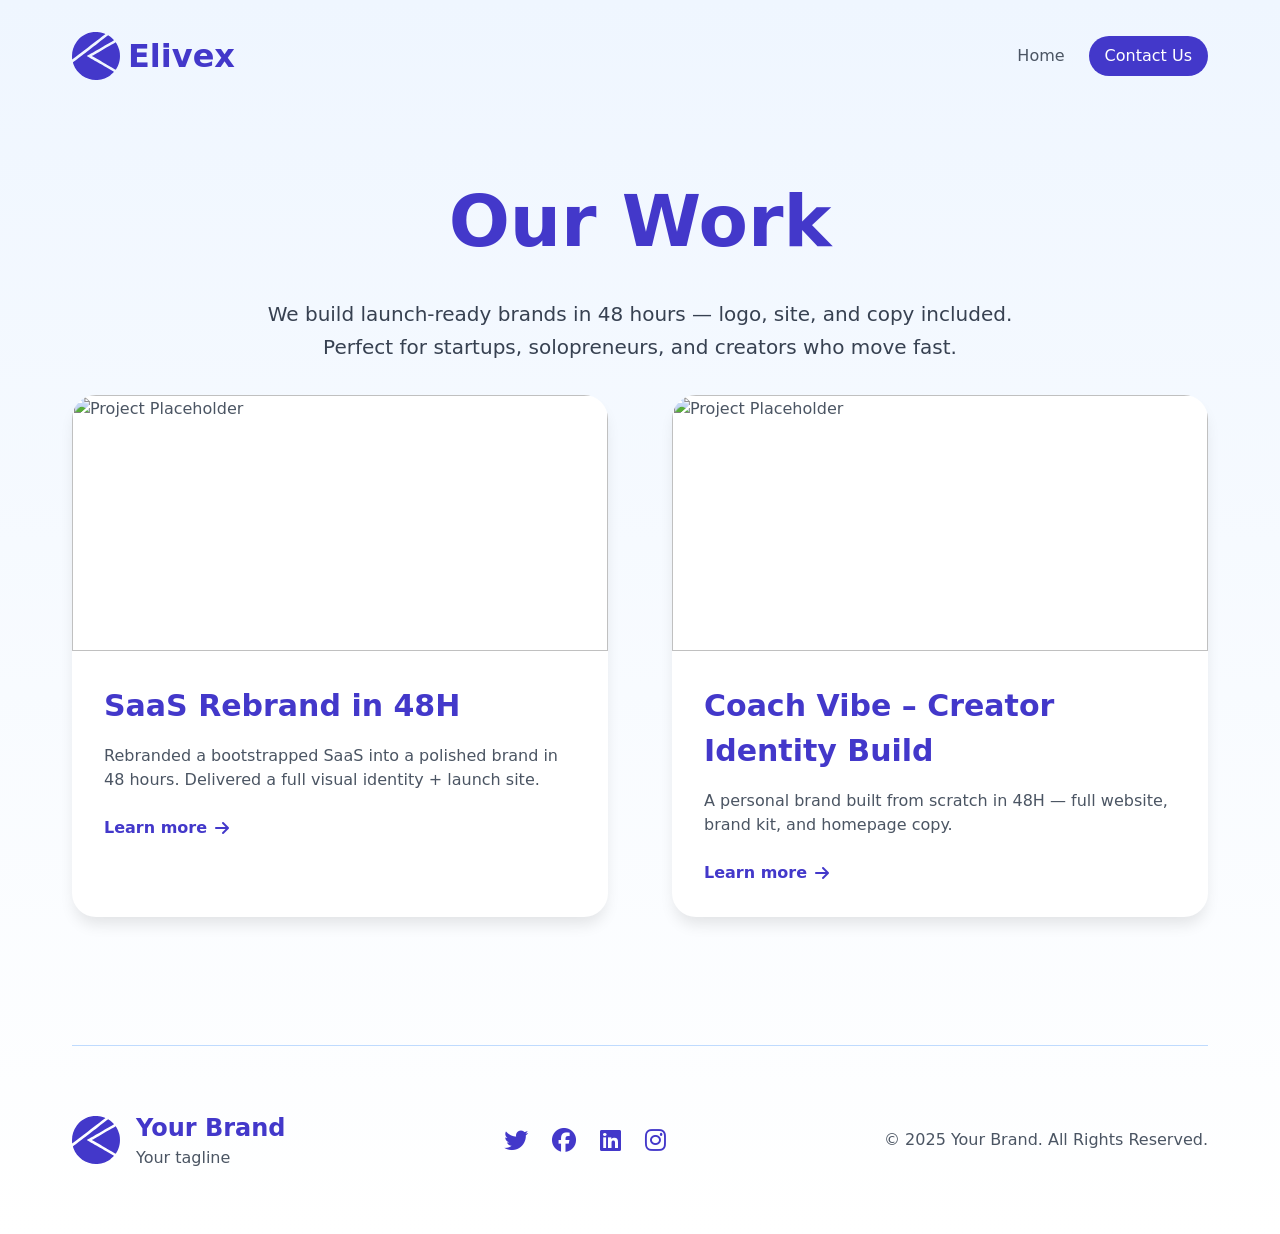
==== work.html @ 44dffa92 "ddsads" ====
<html lang="en">
  <head>
    <meta name="viewport" content="width=device-width, initial-scale=1" />
    <meta charset="utf-8" />
    <title>Elivex</title>
    <link rel="icon" type="image/x-icon" href="/logo.png" />
    <meta
      name="description"
      content="Elivex offers cutting-edge, AI-powered services for businesses and individuals. Transform your online presence and accelerate growth with tailored solutions designed to maximize efficiency and success."
    />

    <link rel="stylesheet" href="style.css" />
    <link
      rel="stylesheet"
      href="https://cdnjs.cloudflare.com/ajax/libs/font-awesome/6.4.0/css/all.min.css"
    />
  </head>
  <body>
    <div class="bg-gradient min-h-screen">
      <div class="container">
        <header class="header">
          <a class="logo" href="index.html">
            <img src="logo.svg" alt="logo" class="logo-img" />
            <span>Elivex</span>
          </a>

          <nav class="desktop-nav">
            <a class="header-hv" href="index.html">Home</a>
            <a
              target="_blank"
              rel="noopener noreferrer"
              class="btn"
              href="https://calendly.com/elivex/30min"
              >Contact Us</a
            >
          </nav>

          <button class="mobile-menu-btn">
            <i class="fas fa-bars"></i>
          </button>

          <div class="mobile-menu">
            <a href="index.html">Home</a>
            <a
              target="_blank"
              rel="noopener noreferrer"
              href="https://calendly.com/elivex/30min"
              >Contact Us</a
            >
          </div>
        </header>

        <main class="main">
          <div class="hero-container">
            <h1 class="hero-title">Our Work</h1>
            <p class="hero-text">
              We build launch-ready brands in 48 hours — logo, site, and copy
              included. Perfect for startups, solopreneurs, and creators who
              move fast.
            </p>
          </div>

          <div class="projects-grid">
            <div class="project-card">
              <img
                alt="Project Placeholder"
                loading="lazy"
                src="https://via.placeholder.com/800x600.png?text=Project+1"
              />
              <div class="project-content">
                <h2>SaaS Rebrand in 48H</h2>
                <p>
                  Rebranded a bootstrapped SaaS into a polished brand in 48
                  hours. Delivered a full visual identity + launch site.
                </p>
                <a target="_blank" rel="noopener noreferrer" href="#">
                  Learn more <i class="fas fa-arrow-right"></i>
                </a>
              </div>
            </div>

            <div class="project-card">
              <img
                alt="Project Placeholder"
                loading="lazy"
                src="https://via.placeholder.com/800x600.png?text=Project+2"
              />
              <div class="project-content">
                <h2>Coach Vibe – Creator Identity Build</h2>
                <p>
                  A personal brand built from scratch in 48H — full website,
                  brand kit, and homepage copy.
                </p>
                <a target="_blank" rel="noopener noreferrer" href="#">
                  Learn more <i class="fas fa-arrow-right"></i>
                </a>
              </div>
            </div>
          </div>
        </main>

        <footer class="footer">
          <div class="footer-content">
            <div class="footer-logo">
              <img src="logo.svg" alt="logo" />
              <div>
                <p>Your Brand</p>
                <p>Your tagline</p>
              </div>
            </div>
            <div class="social-links">
              <a href="#"><i class="fab fa-twitter"></i></a>
              <a href="#"><i class="fab fa-facebook"></i></a>
              <a href="#"><i class="fab fa-linkedin"></i></a>
              <a href="#"><i class="fab fa-instagram"></i></a>
            </div>
            <p class="copyright">© 2025 Your Brand. All Rights Reserved.</p>
          </div>
        </footer>
      </div>
    </div>

    <script>
      document.addEventListener("DOMContentLoaded", function () {
        const menuButton = document.querySelector(".mobile-menu-btn");
        const mobileMenu = document.querySelector(".mobile-menu");

        menuButton.addEventListener("click", function (e) {
          e.stopPropagation();
          mobileMenu.classList.toggle("open");
        });

        document.addEventListener("click", function () {
          mobileMenu.classList.remove("open");
        });

        mobileMenu.addEventListener("click", function (e) {
          e.stopPropagation();
        });
      });
    </script>
  </body>
</html>
---- style.css ----
:root {
  --primary-blue: #4338ca; /* Royal Indigo */
  --accent: #7c3aed; /* Electric Violet */
  --dark-text: #1f2937; /* Charcoal Gray */
  --body-text: #4b5563; /* Cool Gray */
  --light-bg: #f9fafb; /* Ice White */
  --card-bg: #ffffff; /* White */
  --cta-hover: #3730a3; /* Deep Indigo */
  --success-green: #10b981; /* Emerald */
}
/* Base styles */
* {
  box-sizing: border-box;
  margin: 0;
  padding: 0;
}

body {
  font-family: system-ui, -apple-system, sans-serif;
  line-height: 1.5;
  -webkit-font-smoothing: antialiased;
  background-color: var(--light-bg);
  color: var(--body-text);
}

img {
  max-width: 100%;
  display: block;
}

a {
  text-decoration: none;
  color: inherit;
}

/* Utility classes */
.container {
  width: 100%;
  max-width: 1200px;
  margin: 0 auto;
  padding: 0 1rem;
}

.text-center {
  text-align: center;
}

/* Layout */
.bg-gradient {
  background: linear-gradient(to bottom, #eff6ff, white);
  min-height: 100vh;
  position: relative;
}

.header {
  display: flex;
  justify-content: space-between;
  align-items: center;
  padding: 2rem 0;
  position: relative;
}

.main {
  margin-top: 4rem;
  position: relative;
}

/* Logo */
.logo {
  display: flex;
  align-items: center;
  font-size: 2rem;
  font-weight: 700;
  color: var(--primary-blue);
}

.logo-img {
  height: 3rem;
  width: 3rem;
  margin-right: 0.5rem;
}

/* Navigation */
.desktop-nav {
  display: flex;
  gap: 1.5rem;
  align-items: center;
}

.desktop-nav a {
  transition: color 0.3s;
}
.header-hv:hover {
  color: var(--accent);
  font-weight: bold;
  transition: font-weight 0.2s ease;
}

.btn {
  background-color: var(--primary-blue);
  color: white;
  padding: 0.5rem 1rem;
  border-radius: 9999px;
  font-weight: 500;
  transition: background-color 0.3s, transform 0.3s;
  white-space: nowrap;
}

.btn:hover {
  background-color: var(--cta-hover);
  transform: scale(1.05);
}

/* Mobile menu */
.mobile-menu-btn {
  display: none;
  background: none;
  border: none;
  cursor: pointer;
  padding: 0.5rem;
  color: var(--primary-blue);
  font-size: 1.5rem;
}

.mobile-menu {
  display: none;
  position: absolute;
  top: 100%;
  right: 1rem;
  background: white;
  border-radius: 0.5rem;
  box-shadow: 0 10px 15px -3px rgba(0, 0, 0, 0.1);
  width: 200px;
  z-index: 50;
  padding: 1rem;
}

.mobile-menu.open {
  display: block;
}

.mobile-menu a {
  display: block;
  padding: 0.75rem 1rem;
  color: var(--primary-blue);
  border-radius: 0.25rem;
  margin-bottom: 0.25rem;
}

.mobile-menu a:hover {
  background-color: #eff6ff;
}

/* Hero section */
.hero-container {
  display: flex;
  flex-direction: column;
  align-items: center;
  text-align: center;
}

.hero-title {
  font-size: 2.25rem;
  font-weight: 800;
  margin-bottom: 2rem;
  color: var(--primary-blue);
  line-height: 1.25;
}

.hero-title span {
  background-color: var(--primary-blue);
  color: white;
  display: inline-block;
  margin-top: 0.5rem;
  padding: 0.5rem 1rem;
  transform: skewX(-12deg);
  transition: transform 0.3s;
}

.hero-title span:hover {
  transform: skewX(-12deg) scale(1.1);
}

.hero-text {
  font-size: 1.25rem;
  color: #374151;
  margin-bottom: 2rem;
  max-width: 48rem;
  line-height: 1.625;
  margin-block-end: 0;
}

/* CTA button */
.cta-btn-container {
  display: flex;
  justify-content: center;
  margin: 2rem 0;
  width: 100%;
}

.cta-btn {
  background-color: var(--primary-blue);
  color: white;
  font-size: 1.25rem;
  padding: 1.25rem 2.5rem;
  border-radius: 9999px;
  box-shadow: 0 10px 15px -3px rgba(0, 0, 0, 0.1);
  transition: all 0.3s;
  display: inline-flex;
  align-items: center;
  justify-content: center;
  font-weight: 600;
  animation: pulse 2s infinite;
}

.cta-btn:hover {
  background-color: var(--cta-hover);
  transform: scale(1.05);
  box-shadow: 0 20px 25px -5px rgba(0, 0, 0, 0.1);
}

.cta-btn i {
  margin-right: 0.5rem;
}

.cta-btn.secondary {
  background-color: white;
  color: var(--primary-blue);
}

.cta-btn.secondary:hover {
  background-color: #eff6ff;
}

/* Sections */
.section-title {
  font-size: 2.25rem;
  font-weight: 700;
  margin-bottom: 4rem;
  color: var(--primary-blue);
  text-align: center;
  margin-block-end: 0.6em;
  margin-block-start: 0em;
}

/* Features */
.features-grid {
  display: grid;
  grid-template-columns: repeat(1, 1fr);
  gap: 2rem;
  margin-bottom: 8rem;
}

.feature-card {
  background: white;
  padding: 2rem;
  border-radius: 1rem;
  box-shadow: 0 10px 15px -3px rgba(0, 0, 0, 0.1);
  transition: box-shadow 0.3s;
  animation: fadeInUp 0.5s ease-out;
}

.feature-card:hover {
  box-shadow: 0 20px 25px -5px rgba(0, 0, 0, 0.1);
}

.feature-icon {
  font-size: 3rem;
  color: var(--primary-blue);
  margin-bottom: 1.5rem;
  transition: transform 0.3s;
}

.feature-card:hover .feature-icon {
  transform: scale(1.1);
}

.feature-card h3 {
  font-size: 1.5rem;
  font-weight: 700;
  margin-bottom: 1rem;
  color: var(--primary-blue);
}

.feature-card p {
  color: var(--body-text);
}

/* Process */
.process-section {
  margin-top: 8rem;
}

.process-steps {
  display: flex;
  flex-direction: column;
  gap: 2rem;
  max-width: 48rem;
  margin: 0 auto;
}

.process-step {
  display: flex;
  align-items: flex-start;
  background: white;
  padding: 2rem;
  border-radius: 1rem;
  box-shadow: 0 10px 15px -3px rgba(0, 0, 0, 0.1);
  animation: fadeInRight 0.5s ease-out;
}

.step-icon {
  font-size: 3rem;
  color: var(--primary-blue);
  margin-right: 2rem;
}

.process-step h3 {
  font-size: 1.5rem;
  font-weight: 700;
  margin-bottom: 1rem;
  color: var(--primary-blue);
}

.process-step p {
  color: var(--body-text);
  font-size: 1.125rem;
}

/* Pricing Section */
.pricing-section {
  margin-top: 8rem;
  padding: 0 1rem;
}

.pricing-section .section-title {
  margin-bottom: 4rem;
}

.pricing-grid {
  display: grid;
  grid-template-columns: repeat(1, 1fr);
  gap: 2rem;
  max-width: 72rem;
  margin: 0 auto;
}

.pricing-card {
  background: white;
  padding: 1.5rem;
  border-radius: 1.5rem;
  box-shadow: 0 10px 15px -3px rgba(0, 0, 0, 0.1);
  transition: all 0.3s ease;
  border: 2px solid #dbeafe;
  display: flex;
  flex-direction: column;
  position: relative;
}

.pricing-card.highlight {
  transform: scale(1.05);
  border-color: #93c5fd;
  z-index: 1;
}

.pricing-card.highlight::after {
  content: "Popular";
  position: absolute;
  top: -10px;
  right: 20px;
  background: var(--primary-blue);
  color: white;
  padding: 0.25rem 1rem;
  border-radius: 9999px;
  font-size: 0.75rem;
  font-weight: 600;
}

.pricing-card h3 {
  font-size: 1.5rem;
  font-weight: 700;
  margin-bottom: 1.5rem;
  color: var(--primary-blue);
  text-align: center;
}

.price {
  font-size: 2.25rem;
  font-weight: 700;
  margin-bottom: 0.5rem;
  color: var(--primary-blue);
  text-align: center;
}

.price span {
  font-size: 1rem;
  color: #6b7280;
  text-decoration: line-through;
  margin-left: 0.5rem;
}

.price-tag {
  color: #ef4444;
  font-size: 0.875rem;
  font-weight: 600;
  margin-bottom: 2rem;
  text-align: center;
}

.pricing-card ul {
  margin-bottom: 2.5rem;
  flex-grow: 1;
  padding: 0 1rem;
}

.pricing-card li {
  display: flex;
  align-items: center;
  color: var(--dark-text);
  margin-bottom: 0.75rem;
  font-size: 0.875rem;
}

.pricing-card li i {
  color: var(--success-green);
  margin-right: 0.75rem;
  flex-shrink: 0;
}

.pricing-btn-container {
  margin-top: auto;
  display: flex;
  justify-content: center;
}

.pricing-btn {
  width: 100%;
  max-width: 200px;
  padding: 0.75rem 1.5rem;
  background-color: var(--primary-blue);
  color: white;
  border-radius: 9999px;
  font-weight: 600;
  text-align: center;
  display: block;
  transition: all 0.3s ease;
  border: none;
  cursor: pointer;
  font-size: 1rem;
}

.pricing-btn:hover {
  background-color: var(--cta-hover);
  transform: translateY(-2px);
  box-shadow: 0 4px 6px -1px rgba(0, 0, 0, 0.1);
}

/* Responsive Pricing Grid */
@media (min-width: 640px) {
  .pricing-grid {
    grid-template-columns: repeat(2, 1fr);
  }
}

@media (min-width: 1024px) {
  .pricing-grid {
    grid-template-columns: repeat(3, 1fr);
  }

  .pricing-card {
    padding: 2rem;
  }

  .pricing-card li {
    font-size: 1rem;
  }
}

/* Final CTA */
.final-cta {
  margin-top: 8rem;
  background: linear-gradient(to right, var(--primary-blue), var(--cta-hover));
  color: white;
  padding: 4rem 1rem;
  border-radius: 1.5rem;
  box-shadow: 0 25px 50px -12px rgba(0, 0, 0, 0.25);
  transition: transform 0.3s;
  position: relative;
  overflow: hidden;
}

.final-cta:hover {
  transform: scale(1.02);
}

.final-cta h2 {
  font-size: 2.25rem;
  font-weight: 700;
  margin-bottom: 2.5rem;
  text-align: center;
}

.final-cta p {
  max-width: 48rem;
  margin: 0 auto 3rem;
  font-size: 1.25rem;
  line-height: 1.625;
  text-align: center;
}

/* Projects */
.projects-grid {
  display: grid;
  grid-template-columns: repeat(2, 1fr);
  gap: 4rem;
  margin-block-start: 2em;
}

.project-card {
  background: var(--card-bg);
  border-radius: 1.5rem;
  box-shadow: 0 10px 15px -3px rgba(0, 0, 0, 0.1);
  overflow: hidden;
  transition: box-shadow 0.3s;
  animation: fadeInUp 0.5s ease-out;
}

.project-card:hover {
  box-shadow: 0 20px 25px -5px rgba(0, 0, 0, 0.1);
}

.project-card img {
  width: 100%;
  height: 16rem;
  object-fit: cover;
}

.project-content {
  padding: 2rem;
}

.project-content h2 {
  font-size: 1.875rem;
  font-weight: 700;
  margin-bottom: 1rem;
  color: var(--primary-blue);
}

.project-content p {
  color: var(--body-text);
  margin-bottom: 1.5rem;
}

.project-content a {
  color: var(--primary-blue);
  font-weight: 600;
  transition: color 0.3s;
  display: inline-flex;
  align-items: center;
}

.project-content a:hover {
  color: var(--cta-hover);
}

.project-content a i {
  margin-left: 0.5rem;
}

/* Footer */
.footer {
  margin-top: 8rem;
  padding: 4rem 0;
  border-top: 1px solid #bfdbfe;
  position: relative;
}

.footer-content {
  display: flex;
  flex-direction: column;
  align-items: center;
}

.footer-logo {
  display: flex;
  align-items: center;
  margin-bottom: 2rem;
}

.footer-logo img {
  height: 3rem;
  width: 3rem;
  margin-right: 1rem;
}

.footer-logo p:first-child {
  font-size: 1.5rem;
  font-weight: 700;
  color: var(--primary-blue);
}

.footer-logo p:last-child {
  color: var(--body-text);
}

.social-links {
  display: flex;
  gap: 1.5rem;
  margin-bottom: 2rem;
}

.social-links a {
  font-size: 1.5rem;
  color: var(--primary-blue);
  transition: color 0.3s;
}

.social-links a:hover {
  color: var(--cta-hover);
}

.copyright {
  color: var(--body-text);
  text-align: center;
}

/* Animations */
@keyframes fadeInUp {
  0% {
    opacity: 0;
    transform: translateY(20px);
  }
  100% {
    opacity: 1;
    transform: translateY(0);
  }
}

@keyframes fadeInRight {
  0% {
    opacity: 0;
    transform: translateX(20px);
  }
  100% {
    opacity: 1;
    transform: translateX(0);
  }
}

@keyframes pulse {
  0%,
  100% {
    opacity: 1;
  }
  50% {
    opacity: 0.8;
  }
}

/* Responsive */
@media (min-width: 640px) {
  .hero-title {
    font-size: 3rem;
  }

  .features-grid {
    grid-template-columns: repeat(2, 1fr);
  }

  .pricing-grid {
    grid-template-columns: repeat(2, 1fr);
  }

  .footer-content {
    flex-direction: row;
    justify-content: space-between;
    align-items: center;
  }

  .footer-logo,
  .social-links {
    margin-bottom: 0;
  }

  .copyright {
    text-align: left;
  }
}
/* mobile menu */
@media (max-width: 767px) {
  .mobile-menu-btn {
    display: block;
  }
  .projects-grid {
    grid-template-columns: 1fr;
  }

  .desktop-nav {
    display: none;
  }
}

@media (min-width: 768px) {
  .mobile-menu-btn {
    display: none;
  }

  .desktop-nav {
    display: flex;
  }

  .mobile-menu {
    display: none;
  }
}

@media (min-width: 1024px) {
  .hero-title {
    font-size: 4.5rem;
  }

  .features-grid,
  .pricing-grid {
    grid-template-columns: repeat(3, 1fr);
  }

  .container {
    padding: 0 2rem;
  }
}
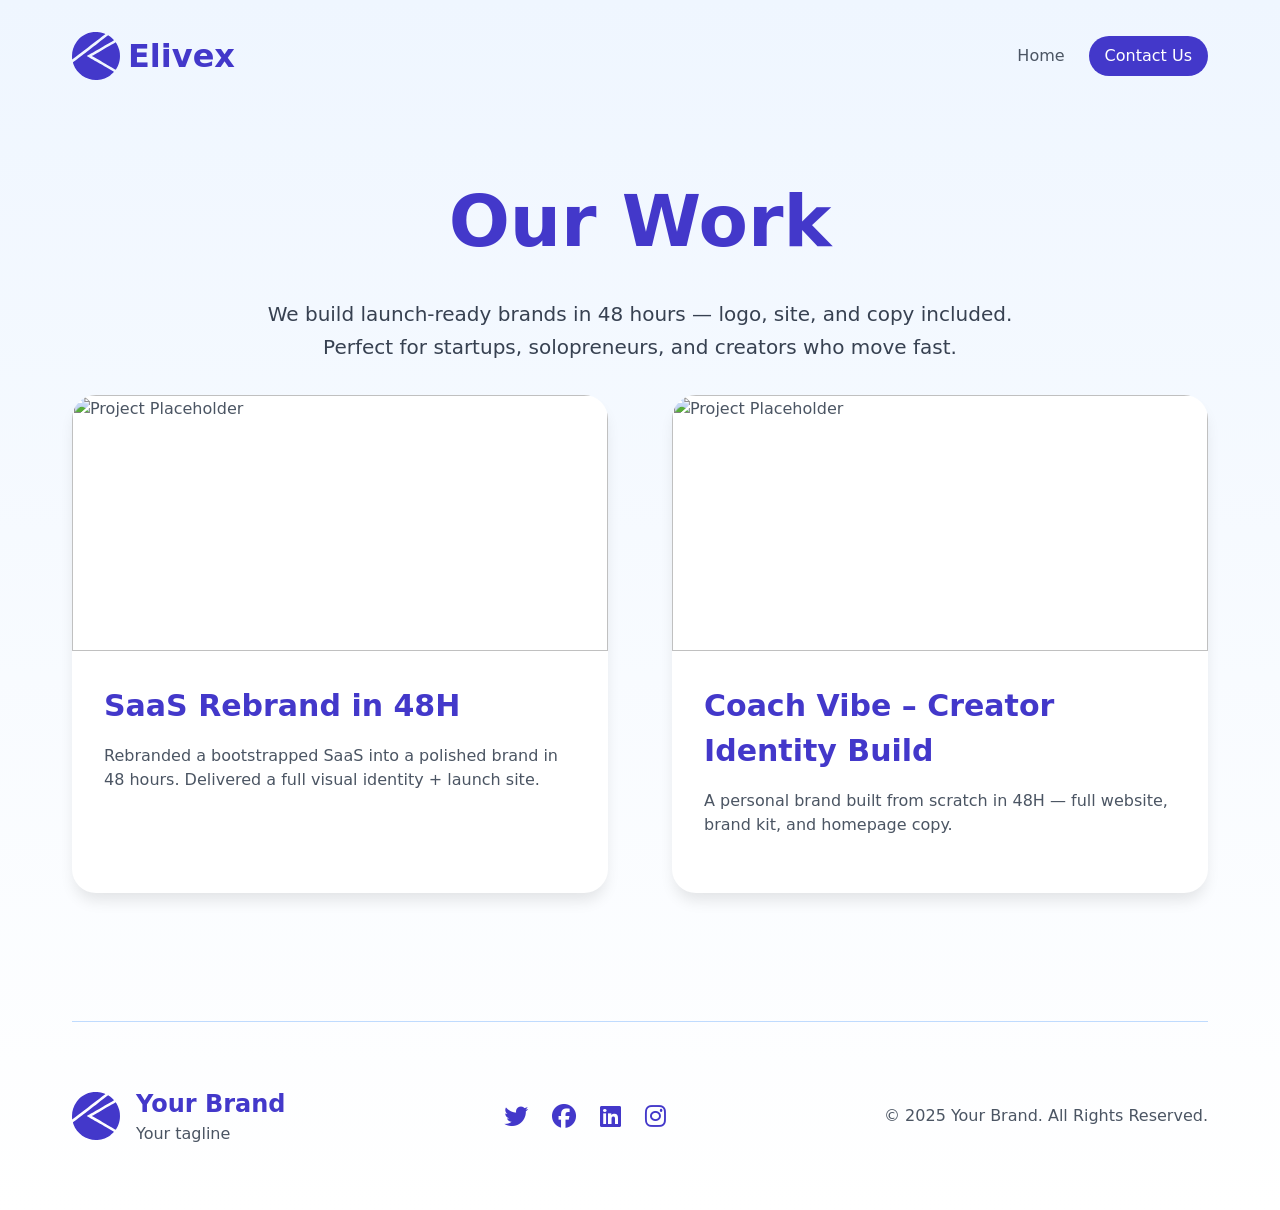
==== commit 18b018bb: "dsads" ====
--- a/work.html
+++ b/work.html
@@ -3,7 +3,7 @@
     <meta name="viewport" content="width=device-width, initial-scale=1" />
     <meta charset="utf-8" />
     <title>Elivex</title>
-    <link rel="icon" type="image/x-icon" href="/logo.png" />
+    <link rel="icon" type="image/x-icon" href="favicon.ico" />
     <meta
       name="description"
       content="Elivex offers cutting-edge, AI-powered services for businesses and individuals. Transform your online presence and accelerate growth with tailored solutions designed to maximize efficiency and success."
@@ -73,9 +73,6 @@
                   Rebranded a bootstrapped SaaS into a polished brand in 48
                   hours. Delivered a full visual identity + launch site.
                 </p>
-                <a target="_blank" rel="noopener noreferrer" href="#">
-                  Learn more <i class="fas fa-arrow-right"></i>
-                </a>
               </div>
             </div>
 
@@ -91,9 +88,6 @@
                   A personal brand built from scratch in 48H — full website,
                   brand kit, and homepage copy.
                 </p>
-                <a target="_blank" rel="noopener noreferrer" href="#">
-                  Learn more <i class="fas fa-arrow-right"></i>
-                </a>
               </div>
             </div>
           </div>
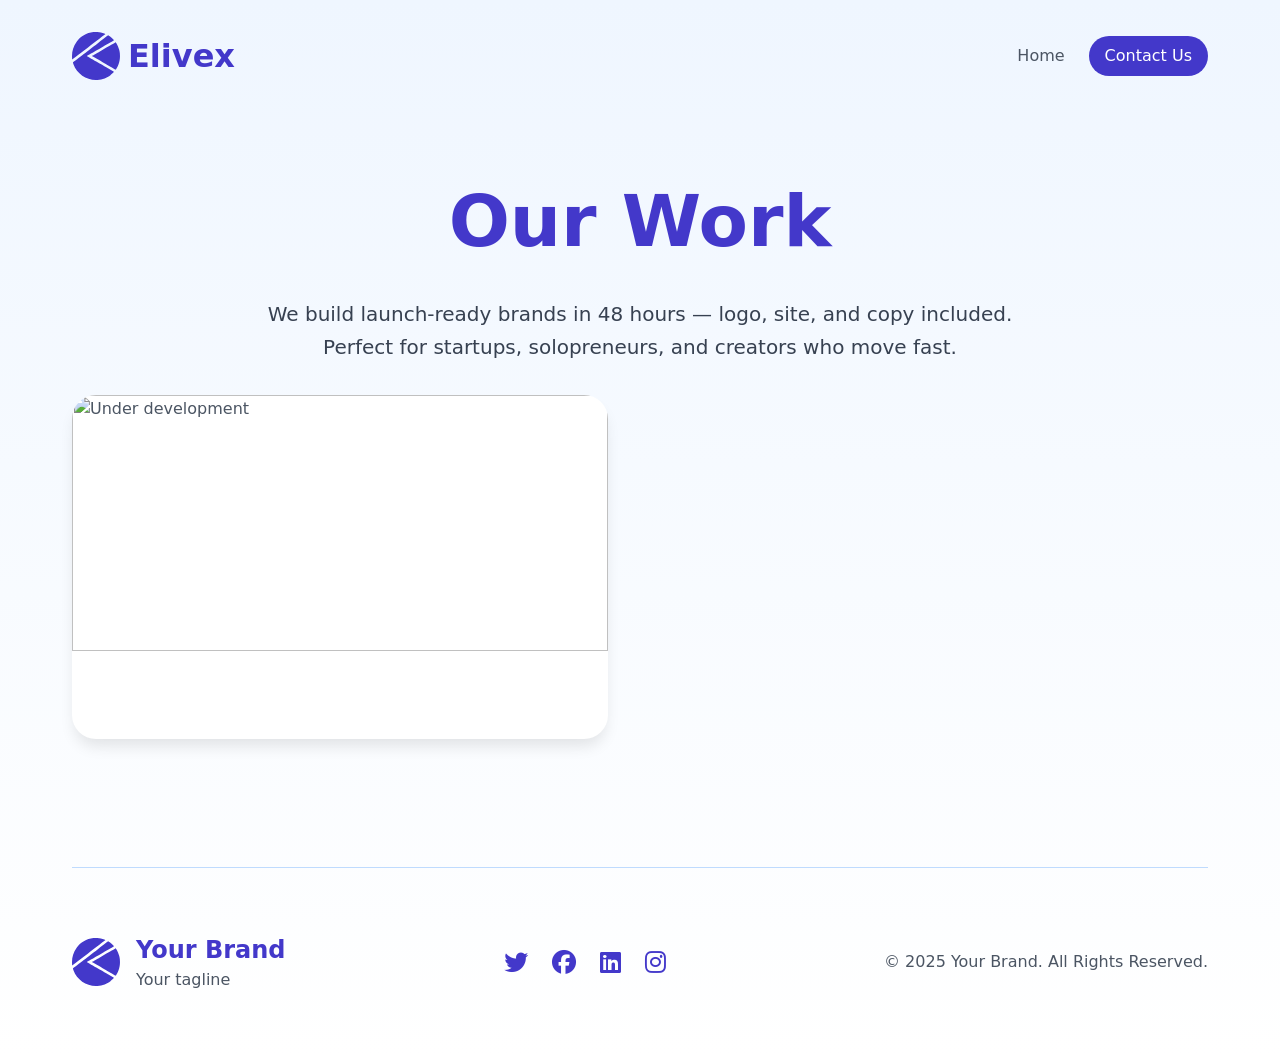
==== commit 1f4c9131: "ddsasf" ====
--- a/work.html
+++ b/work.html
@@ -62,32 +62,10 @@
 
           <div class="projects-grid">
             <div class="project-card">
-              <img
-                alt="Project Placeholder"
-                loading="lazy"
-                src="https://via.placeholder.com/800x600.png?text=Project+1"
-              />
+              <img alt="Under development" loading="lazy" src="" />
               <div class="project-content">
-                <h2>SaaS Rebrand in 48H</h2>
-                <p>
-                  Rebranded a bootstrapped SaaS into a polished brand in 48
-                  hours. Delivered a full visual identity + launch site.
-                </p>
-              </div>
-            </div>
-
-            <div class="project-card">
-              <img
-                alt="Project Placeholder"
-                loading="lazy"
-                src="https://via.placeholder.com/800x600.png?text=Project+2"
-              />
-              <div class="project-content">
-                <h2>Coach Vibe – Creator Identity Build</h2>
-                <p>
-                  A personal brand built from scratch in 48H — full website,
-                  brand kit, and homepage copy.
-                </p>
+                <h2></h2>
+                <p></p>
               </div>
             </div>
           </div>
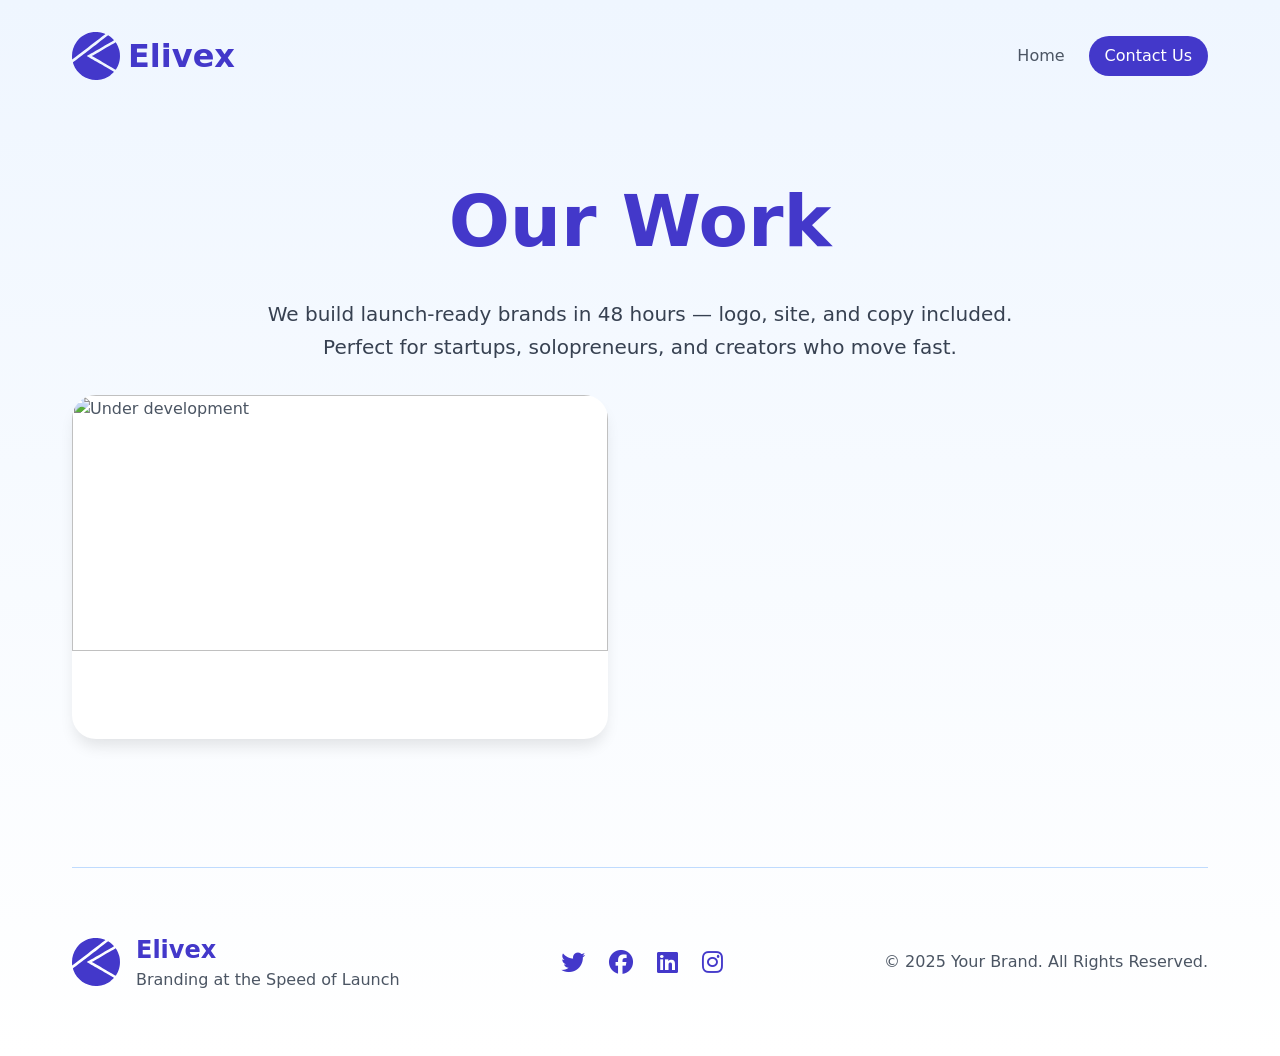
==== commit 205c38ce: "dsjfn" ====
--- a/work.html
+++ b/work.html
@@ -76,8 +76,8 @@
             <div class="footer-logo">
               <img src="logo.svg" alt="logo" />
               <div>
-                <p>Your Brand</p>
-                <p>Your tagline</p>
+                <p>Elivex</p>
+                <p>Branding at the Speed of Launch</p>
               </div>
             </div>
             <div class="social-links">
